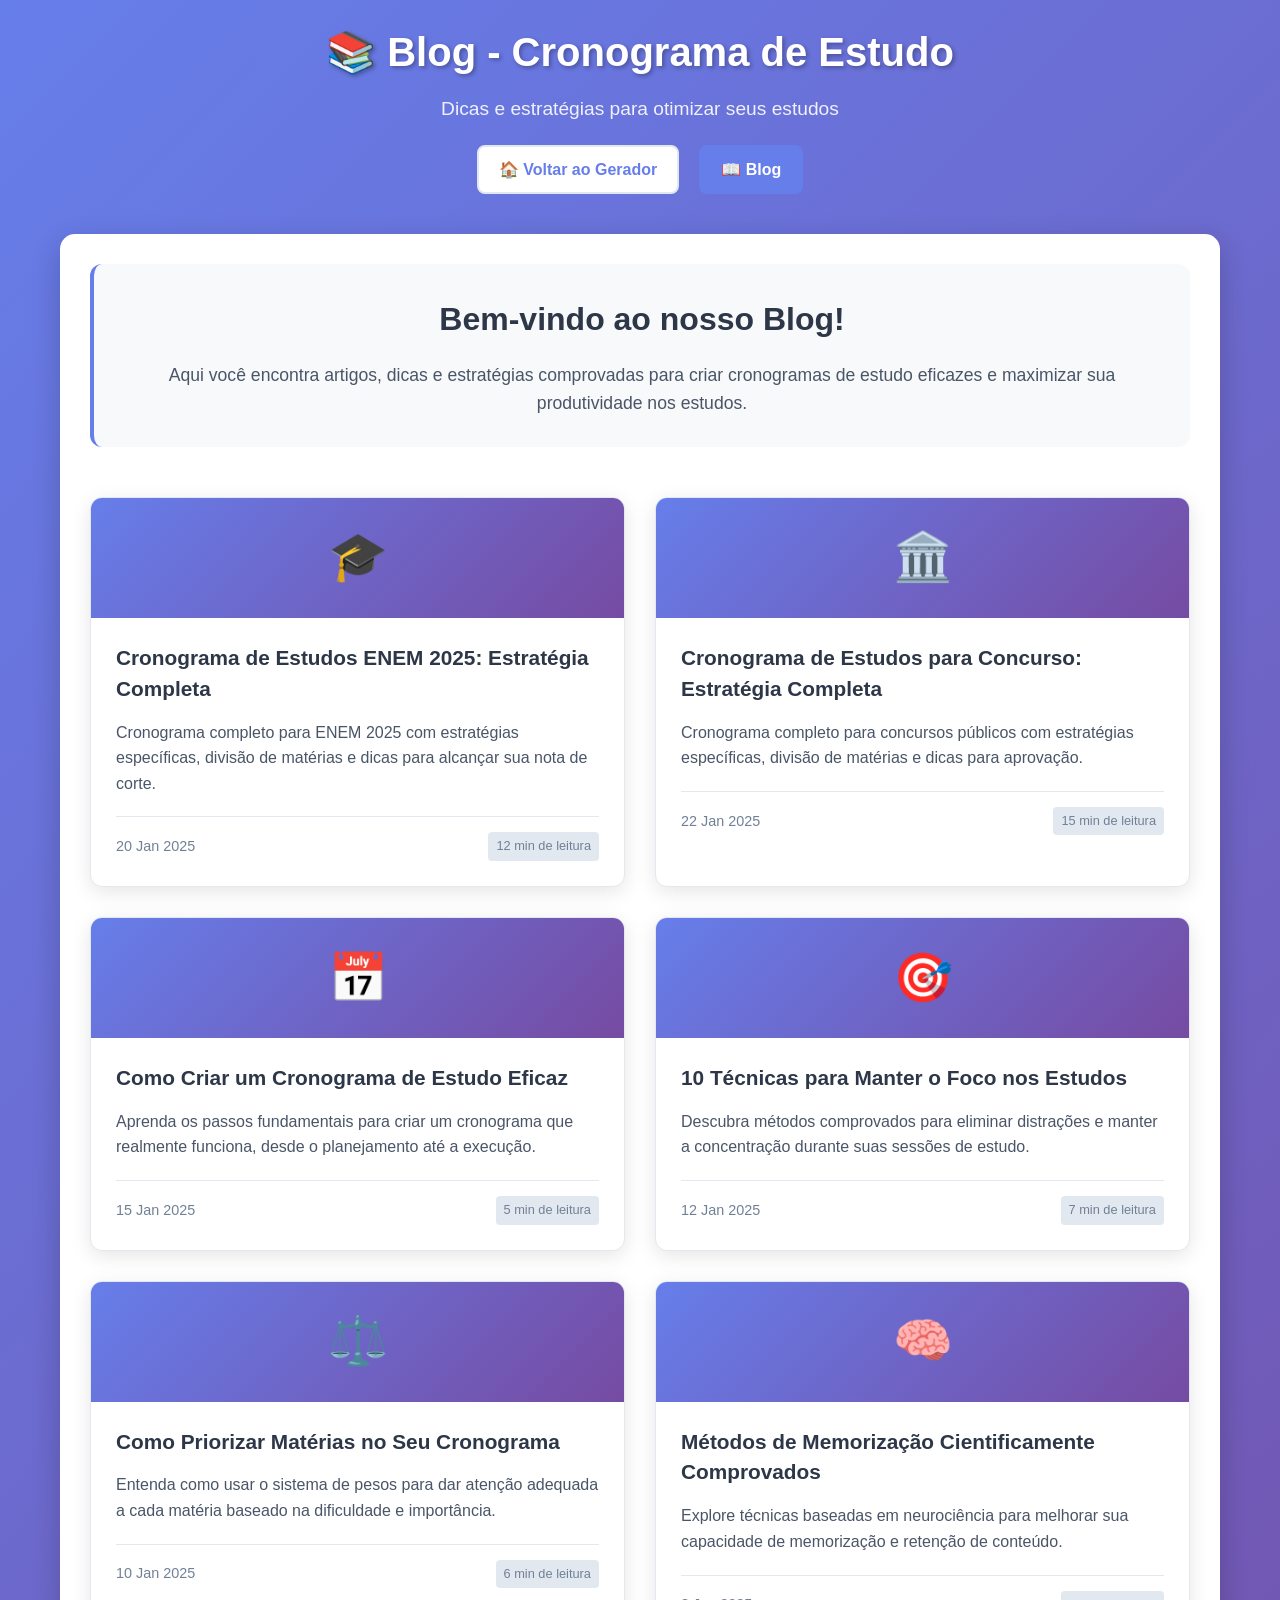
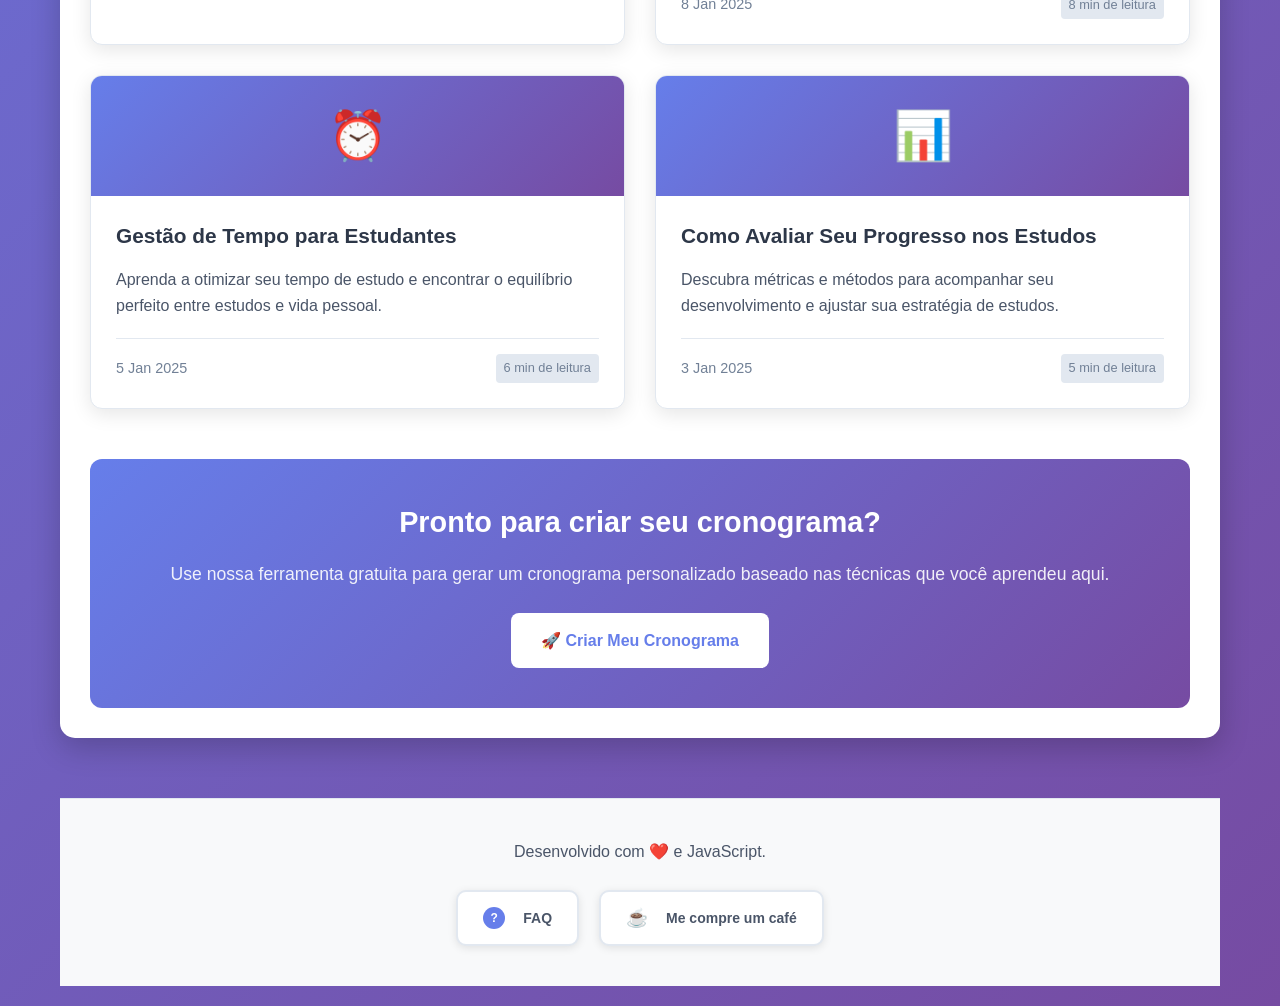
==== blog/index.html @ 310387d9 "first commit" ====
<!DOCTYPE html>
<html lang="pt-BR">
<head>
    <meta charset="UTF-8">
    <meta name="viewport" content="width=device-width, initial-scale=1.0">
    <title>Blog - Cronograma de Estudo Personalizado</title>
    <meta name="description" content="Dicas, técnicas e estratégias para criar cronogramas de estudo eficazes e melhorar sua produtividade nos estudos.">
    <meta name="keywords" content="cronograma de estudo, técnicas de estudo, produtividade, organização, educação">
    <link rel="stylesheet" href="../styles.css">
    <link rel="stylesheet" href="blog.css">
    
    <!-- Favicon -->
    <link rel="icon" type="image/svg+xml" href="../favicon.svg">
    <link rel="icon" type="image/svg+xml" href="../favicon-16x16.svg" sizes="16x16">
    <link rel="apple-touch-icon" href="../favicon.svg">
</head>
<body>
    <div class="container">
        <header>
            <h1>📚 Blog - Cronograma de Estudo</h1>
            <p>Dicas e estratégias para otimizar seus estudos</p>
            <nav class="blog-nav">
                <a href="../index.html" class="nav-link">🏠 Voltar ao Gerador</a>
                <a href="index.html" class="nav-link active">📖 Blog</a>
            </nav>
        </header>

        <main>
            <div class="blog-content">
                <div class="blog-intro">
                    <h2>Bem-vindo ao nosso Blog!</h2>
                    <p>Aqui você encontra artigos, dicas e estratégias comprovadas para criar cronogramas de estudo eficazes e maximizar sua produtividade nos estudos.</p>
                </div>

                <div class="articles-grid">
                    <article class="article-card">
                        <div class="article-image">
                            <div class="article-icon">🎓</div>
                        </div>
                        <div class="article-content">
                            <h3><a href="cronograma-estudos-enem-2025.html">Cronograma de Estudos ENEM 2025: Estratégia Completa</a></h3>
                            <p>Cronograma completo para ENEM 2025 com estratégias específicas, divisão de matérias e dicas para alcançar sua nota de corte.</p>
                            <div class="article-meta">
                                <span class="article-date">20 Jan 2025</span>
                                <span class="article-read-time">12 min de leitura</span>
                            </div>
                        </div>
                    </article>

                    <article class="article-card">
                        <div class="article-image">
                            <div class="article-icon">🏛️</div>
                        </div>
                        <div class="article-content">
                            <h3><a href="cronograma-estudos-concurso.html">Cronograma de Estudos para Concurso: Estratégia Completa</a></h3>
                            <p>Cronograma completo para concursos públicos com estratégias específicas, divisão de matérias e dicas para aprovação.</p>
                            <div class="article-meta">
                                <span class="article-date">22 Jan 2025</span>
                                <span class="article-read-time">15 min de leitura</span>
                            </div>
                        </div>
                    </article>

                    <article class="article-card">
                        <div class="article-image">
                            <div class="article-icon">📅</div>
                        </div>
                        <div class="article-content">
                            <h3><a href="como-criar-cronograma-estudo.html">Como Criar um Cronograma de Estudo Eficaz</a></h3>
                            <p>Aprenda os passos fundamentais para criar um cronograma que realmente funciona, desde o planejamento até a execução.</p>
                            <div class="article-meta">
                                <span class="article-date">15 Jan 2025</span>
                                <span class="article-read-time">5 min de leitura</span>
                            </div>
                        </div>
                    </article>

                    <article class="article-card">
                        <div class="article-image">
                            <div class="article-icon">🎯</div>
                        </div>
                        <div class="article-content">
                            <h3><a href="tecnicas-foco-estudos.html">10 Técnicas para Manter o Foco nos Estudos</a></h3>
                            <p>Descubra métodos comprovados para eliminar distrações e manter a concentração durante suas sessões de estudo.</p>
                            <div class="article-meta">
                                <span class="article-date">12 Jan 2025</span>
                                <span class="article-read-time">7 min de leitura</span>
                            </div>
                        </div>
                    </article>

                    <article class="article-card">
                        <div class="article-image">
                            <div class="article-icon">⚖️</div>
                        </div>
                        <div class="article-content">
                            <h3><a href="priorizar-materias-estudo.html">Como Priorizar Matérias no Seu Cronograma</a></h3>
                            <p>Entenda como usar o sistema de pesos para dar atenção adequada a cada matéria baseado na dificuldade e importância.</p>
                            <div class="article-meta">
                                <span class="article-date">10 Jan 2025</span>
                                <span class="article-read-time">6 min de leitura</span>
                            </div>
                        </div>
                    </article>

                    <article class="article-card">
                        <div class="article-image">
                            <div class="article-icon">🧠</div>
                        </div>
                        <div class="article-content">
                            <h3><a href="metodos-memorizacao.html">Métodos de Memorização Cientificamente Comprovados</a></h3>
                            <p>Explore técnicas baseadas em neurociência para melhorar sua capacidade de memorização e retenção de conteúdo.</p>
                            <div class="article-meta">
                                <span class="article-date">8 Jan 2025</span>
                                <span class="article-read-time">8 min de leitura</span>
                            </div>
                        </div>
                    </article>

                    <article class="article-card">
                        <div class="article-image">
                            <div class="article-icon">⏰</div>
                        </div>
                        <div class="article-content">
                            <h3><a href="gerenciar-tempo-estudos.html">Gestão de Tempo para Estudantes</a></h3>
                            <p>Aprenda a otimizar seu tempo de estudo e encontrar o equilíbrio perfeito entre estudos e vida pessoal.</p>
                            <div class="article-meta">
                                <span class="article-date">5 Jan 2025</span>
                                <span class="article-read-time">6 min de leitura</span>
                            </div>
                        </div>
                    </article>

                    <article class="article-card">
                        <div class="article-image">
                            <div class="article-icon">📊</div>
                        </div>
                        <div class="article-content">
                            <h3><a href="avaliar-progresso-estudos.html">Como Avaliar Seu Progresso nos Estudos</a></h3>
                            <p>Descubra métricas e métodos para acompanhar seu desenvolvimento e ajustar sua estratégia de estudos.</p>
                            <div class="article-meta">
                                <span class="article-date">3 Jan 2025</span>
                                <span class="article-read-time">5 min de leitura</span>
                            </div>
                        </div>
                    </article>
                </div>

                <div class="blog-cta">
                    <h3>Pronto para criar seu cronograma?</h3>
                    <p>Use nossa ferramenta gratuita para gerar um cronograma personalizado baseado nas técnicas que você aprendeu aqui.</p>
                    <a href="../index.html" class="cta-button">🚀 Criar Meu Cronograma</a>
                </div>
            </div>
        </main>

        <footer class="site-footer">
            <div class="footer-content">
                <p class="footer-text">Desenvolvido com ❤️ e JavaScript.</p>
                <div class="footer-buttons">
                    <button class="footer-btn faq-btn" onclick="showFAQ()">FAQ</button>
                    <button class="footer-btn coffee-btn" onclick="buyCoffee()">Me compre um café</button>
                </div>
            </div>
        </footer>
    </div>

    <script src="../script.js"></script>
</body>
</html>
---- styles.css ----
* {
    margin: 0;
    padding: 0;
    box-sizing: border-box;
}

body {
    font-family: 'Segoe UI', Tahoma, Geneva, Verdana, sans-serif;
    line-height: 1.6;
    color: #333;
    background: linear-gradient(135deg, #667eea 0%, #764ba2 100%);
    min-height: 100vh;
}

.container {
    max-width: 1200px;
    margin: 0 auto;
    padding: 20px;
}

header {
    text-align: center;
    margin-bottom: 40px;
    color: white;
}

header h1 {
    font-size: 2.5rem;
    margin-bottom: 10px;
    text-shadow: 2px 2px 4px rgba(0,0,0,0.3);
}

header p {
    font-size: 1.2rem;
    opacity: 0.9;
}

/* Main Navigation */
.main-nav {
    display: flex;
    justify-content: center;
    gap: 20px;
    margin-top: 20px;
    flex-wrap: wrap;
}

.main-nav .nav-link {
    padding: 12px 24px;
    background: rgba(255, 255, 255, 0.1);
    color: white;
    text-decoration: none;
    border-radius: 8px;
    font-weight: 600;
    transition: all 0.3s ease;
    border: 2px solid rgba(255, 255, 255, 0.2);
    backdrop-filter: blur(10px);
}

.main-nav .nav-link:hover {
    background: rgba(255, 255, 255, 0.2);
    transform: translateY(-2px);
    box-shadow: 0 5px 15px rgba(0,0,0,0.2);
}

.main-nav .nav-link.active {
    background: rgba(255, 255, 255, 0.9);
    color: #667eea;
    border-color: rgba(255, 255, 255, 0.9);
}

main {
    background: white;
    border-radius: 15px;
    box-shadow: 0 10px 30px rgba(0,0,0,0.2);
    overflow: hidden;
}

/* Tab Navigation */
.tab-navigation {
    display: flex;
    background: #f8f9fa;
    border-bottom: 1px solid #e2e8f0;
}

.tab-button {
    flex: 1;
    padding: 15px 20px;
    border: none;
    background: transparent;
    cursor: pointer;
    font-size: 16px;
    font-weight: 600;
    color: #718096;
    transition: all 0.3s ease;
    border-bottom: 3px solid transparent;
}

.tab-button:hover {
    background: #e2e8f0;
    color: #4a5568;
}

.tab-button.active {
    background: white;
    color: #667eea;
    border-bottom-color: #667eea;
}

.tab-content {
    display: none;
}

.tab-content.active {
    display: block;
}

.form-section, .results-section, .history-section {
    padding: 30px;
}

.form-section h2, .results-section h2, .history-section h2 {
    color: #4a5568;
    margin-bottom: 25px;
    font-size: 1.8rem;
    border-bottom: 3px solid #667eea;
    padding-bottom: 10px;
}

.form-group {
    margin-bottom: 25px;
}

.form-group label {
    display: block;
    margin-bottom: 8px;
    font-weight: 600;
    color: #2d3748;
}

.form-group input[type="text"],
.form-group input[type="number"],
.form-group input[type="date"] {
    width: 100%;
    padding: 12px 15px;
    border: 2px solid #e2e8f0;
    border-radius: 8px;
    font-size: 16px;
    transition: border-color 0.3s ease;
}

.form-group input[type="text"]:focus,
.form-group input[type="number"]:focus,
.form-group input[type="date"]:focus {
    outline: none;
    border-color: #667eea;
    box-shadow: 0 0 0 3px rgba(102, 126, 234, 0.1);
}

.form-group small {
    color: #718096;
    font-size: 0.9rem;
    margin-top: 5px;
    display: block;
}

.checkbox-group {
    display: grid;
    grid-template-columns: repeat(auto-fit, minmax(120px, 1fr));
    gap: 10px;
    margin-top: 10px;
}

.checkbox-group label {
    display: flex;
    align-items: center;
    font-weight: normal;
    cursor: pointer;
    padding: 8px 12px;
    border-radius: 6px;
    transition: background-color 0.3s ease;
}

.checkbox-group label:hover {
    background-color: #f7fafc;
}

.checkbox-group input[type="checkbox"] {
    margin-right: 8px;
    transform: scale(1.2);
}

.subject-item {
    display: flex;
    gap: 10px;
    margin-bottom: 15px;
    align-items: center;
}

.subject-item .subject-name {
    flex: 2;
}

.subject-item .subject-weight {
    flex: 1;
    max-width: 100px;
}

.remove-subject {
    background: #e53e3e;
    color: white;
    border: none;
    padding: 12px 15px;
    border-radius: 6px;
    cursor: pointer;
    font-size: 14px;
    transition: background-color 0.3s ease;
}

.remove-subject:hover {
    background: #c53030;
}

.add-subject-btn {
    background: #38a169;
    color: white;
    border: none;
    padding: 12px 20px;
    border-radius: 8px;
    cursor: pointer;
    font-size: 16px;
    font-weight: 600;
    transition: background-color 0.3s ease;
    margin-top: 10px;
}

.add-subject-btn:hover {
    background: #2f855a;
}

.generate-btn {
    background: linear-gradient(135deg, #667eea 0%, #764ba2 100%);
    color: white;
    border: none;
    padding: 15px 30px;
    border-radius: 8px;
    cursor: pointer;
    font-size: 18px;
    font-weight: 600;
    transition: transform 0.3s ease, box-shadow 0.3s ease;
    width: 100%;
    margin-top: 20px;
}

.generate-btn:hover {
    transform: translateY(-2px);
    box-shadow: 0 5px 15px rgba(102, 126, 234, 0.4);
}

.export-buttons {
    display: flex;
    gap: 15px;
    margin-bottom: 25px;
    flex-wrap: wrap;
}

.export-btn {
    padding: 12px 20px;
    border: none;
    border-radius: 8px;
    cursor: pointer;
    font-size: 14px;
    font-weight: 600;
    transition: transform 0.3s ease, box-shadow 0.3s ease;
}

.export-btn.excel {
    background: #16a085;
    color: white;
}

.export-btn.pdf {
    background: #e74c3c;
    color: white;
}

.export-btn.save {
    background: #f39c12;
    color: white;
}

.export-btn:hover {
    transform: translateY(-2px);
    box-shadow: 0 5px 15px rgba(0,0,0,0.2);
}

#scheduleTable {
    overflow-x: auto;
    border-radius: 8px;
    box-shadow: 0 2px 10px rgba(0,0,0,0.1);
}

table {
    width: 100%;
    border-collapse: collapse;
    background: white;
}

th, td {
    padding: 12px 15px;
    text-align: left;
    border-bottom: 1px solid #e2e8f0;
}

th {
    background: linear-gradient(135deg, #667eea 0%, #764ba2 100%);
    color: white;
    font-weight: 600;
    position: sticky;
    top: 0;
}

tr:nth-child(even) {
    background-color: #f8f9fa;
}

tr:hover {
    background-color: #e3f2fd;
}

.subject-cell {
    font-weight: 600;
    color: #4a5568;
}

.hours-cell {
    text-align: center;
    font-weight: 600;
    color: #667eea;
}

.saved-schedule-item {
    background: #f7fafc;
    border: 1px solid #e2e8f0;
    border-radius: 8px;
    padding: 20px;
    margin-bottom: 15px;
    transition: box-shadow 0.3s ease;
}

.saved-schedule-item:hover {
    box-shadow: 0 5px 15px rgba(0,0,0,0.1);
}

.saved-schedule-header {
    display: flex;
    justify-content: space-between;
    align-items: center;
    margin-bottom: 10px;
}

.saved-schedule-title {
    font-size: 1.2rem;
    font-weight: 600;
    color: #2d3748;
}

.saved-schedule-date {
    color: #718096;
    font-size: 0.9rem;
}

.saved-schedule-info {
    color: #4a5568;
    margin-bottom: 15px;
}

.saved-schedule-actions {
    display: flex;
    gap: 10px;
}

.saved-schedule-actions button {
    padding: 8px 15px;
    border: none;
    border-radius: 6px;
    cursor: pointer;
    font-size: 14px;
    font-weight: 500;
    transition: background-color 0.3s ease;
}

.load-schedule {
    background: #667eea;
    color: white;
}

.delete-schedule {
    background: #e53e3e;
    color: white;
}

.saved-schedule-actions button:hover {
    opacity: 0.9;
}

/* Guide Section Styles */
.guide-section {
    padding: 30px;
}

.guide-content {
    max-width: 1000px;
    margin: 0 auto;
}

.guide-section-item {
    margin-bottom: 40px;
    padding: 25px;
    background: #f8f9fa;
    border-radius: 12px;
    border-left: 4px solid #667eea;
}

.guide-section-item h3 {
    color: #2d3748;
    margin-bottom: 20px;
    font-size: 1.5rem;
}

.guide-section-item h4 {
    color: #4a5568;
    margin-bottom: 10px;
    font-size: 1.2rem;
}

.guide-section-item p {
    margin-bottom: 15px;
    line-height: 1.7;
    color: #4a5568;
}

.guide-section-item ul {
    margin-left: 20px;
    margin-bottom: 15px;
}

.guide-section-item li {
    margin-bottom: 8px;
    color: #4a5568;
}

/* Feature Grid */
.feature-grid {
    display: grid;
    grid-template-columns: repeat(auto-fit, minmax(300px, 1fr));
    gap: 20px;
    margin-top: 20px;
}

.feature-card {
    background: white;
    padding: 20px;
    border-radius: 8px;
    box-shadow: 0 2px 10px rgba(0,0,0,0.1);
    border-left: 4px solid #38a169;
}

.feature-card h4 {
    color: #2d3748;
    margin-bottom: 10px;
}

.feature-card p {
    color: #4a5568;
    margin-bottom: 0;
}

/* Config Items */
.config-item {
    background: white;
    padding: 20px;
    border-radius: 8px;
    margin-bottom: 20px;
    box-shadow: 0 2px 10px rgba(0,0,0,0.1);
}

.config-item h4 {
    color: #2d3748;
    margin-bottom: 15px;
    font-size: 1.1rem;
}

.example-box, .tip-box {
    background: #e6fffa;
    border: 1px solid #81e6d9;
    border-radius: 6px;
    padding: 15px;
    margin-top: 15px;
    color: #234e52;
}

.tip-box {
    background: #fef5e7;
    border-color: #f6ad55;
    color: #744210;
}

/* Weight Explanation */
.weight-explanation {
    background: white;
    padding: 20px;
    border-radius: 8px;
    margin: 20px 0;
    box-shadow: 0 2px 10px rgba(0,0,0,0.1);
}

.example-calculation {
    background: white;
    padding: 20px;
    border-radius: 8px;
    margin: 20px 0;
    box-shadow: 0 2px 10px rgba(0,0,0,0.1);
}

.calculation-box {
    background: #f7fafc;
    padding: 20px;
    border-radius: 8px;
    border-left: 4px solid #667eea;
    margin-top: 15px;
}

.calculation-box ul {
    margin: 10px 0;
}

.calculation-box li {
    margin-bottom: 5px;
}

/* Algorithm Steps */
.algorithm-steps {
    display: grid;
    grid-template-columns: repeat(auto-fit, minmax(200px, 1fr));
    gap: 20px;
    margin-top: 20px;
}

.step {
    display: flex;
    align-items: flex-start;
    background: white;
    padding: 20px;
    border-radius: 8px;
    box-shadow: 0 2px 10px rgba(0,0,0,0.1);
}

.step-number {
    background: linear-gradient(135deg, #667eea 0%, #764ba2 100%);
    color: white;
    width: 40px;
    height: 40px;
    border-radius: 50%;
    display: flex;
    align-items: center;
    justify-content: center;
    font-weight: bold;
    font-size: 18px;
    margin-right: 15px;
    flex-shrink: 0;
}

.step-content h4 {
    margin-bottom: 8px;
    color: #2d3748;
}

.step-content p {
    margin-bottom: 0;
    color: #4a5568;
    font-size: 14px;
}

/* Export Options */
.export-options {
    display: grid;
    grid-template-columns: repeat(auto-fit, minmax(300px, 1fr));
    gap: 20px;
    margin-top: 20px;
}

.export-option {
    background: white;
    padding: 20px;
    border-radius: 8px;
    box-shadow: 0 2px 10px rgba(0,0,0,0.1);
    border-top: 4px solid #667eea;
}

.export-option h4 {
    color: #2d3748;
    margin-bottom: 15px;
}

.export-option ul {
    margin-left: 20px;
}

.export-option li {
    margin-bottom: 8px;
    color: #4a5568;
}

/* Tips Grid */
.tips-grid {
    display: grid;
    grid-template-columns: repeat(auto-fit, minmax(250px, 1fr));
    gap: 20px;
    margin-top: 20px;
}

.tip-card {
    background: white;
    padding: 20px;
    border-radius: 8px;
    box-shadow: 0 2px 10px rgba(0,0,0,0.1);
    border-left: 4px solid #38a169;
}

.tip-card h4 {
    color: #2d3748;
    margin-bottom: 10px;
}

.tip-card p {
    margin-bottom: 0;
    color: #4a5568;
    font-size: 14px;
}

/* FAQ */
.faq {
    margin-top: 20px;
}

.faq-item {
    background: white;
    padding: 20px;
    border-radius: 8px;
    margin-bottom: 15px;
    box-shadow: 0 2px 10px rgba(0,0,0,0.1);
    border-left: 4px solid #f6ad55;
}

.faq-item h4 {
    color: #2d3748;
    margin-bottom: 10px;
}

.faq-item p {
    margin-bottom: 0;
    color: #4a5568;
}

/* Getting Started */
.getting-started {
    background: white;
    padding: 25px;
    border-radius: 8px;
    box-shadow: 0 2px 10px rgba(0,0,0,0.1);
    margin-top: 20px;
}

.getting-started ol {
    margin-left: 20px;
    margin-bottom: 25px;
}

.getting-started li {
    margin-bottom: 10px;
    color: #4a5568;
    line-height: 1.6;
}

.cta-box {
    text-align: center;
    padding: 20px;
    background: linear-gradient(135deg, #667eea 0%, #764ba2 100%);
    border-radius: 8px;
    color: white;
}

.cta-box p {
    margin-bottom: 15px;
    font-size: 1.1rem;
    color: white !important;
}

.cta-button {
    background: white;
    color: #667eea;
    border: none;
    padding: 12px 25px;
    border-radius: 6px;
    cursor: pointer;
    font-size: 16px;
    font-weight: 600;
    transition: transform 0.3s ease, box-shadow 0.3s ease;
}

.cta-button:hover {
    transform: translateY(-2px);
    box-shadow: 0 5px 15px rgba(0,0,0,0.2);
}

/* Footer Styles */
.site-footer {
    background: white;
    padding: 30px 20px;
    margin-top: 40px;
    border-top: 1px solid #e2e8f0;
}

.footer-content {
    max-width: 1200px;
    margin: 0 auto;
    text-align: center;
}

.footer-text {
    color: #4a5568;
    font-size: 16px;
    margin-bottom: 20px;
    font-weight: 500;
}

.footer-buttons {
    display: flex;
    justify-content: center;
    gap: 15px;
    flex-wrap: wrap;
}

.footer-btn {
    background: white;
    border: 1px solid #e2e8f0;
    border-radius: 8px;
    padding: 12px 20px;
    font-size: 14px;
    font-weight: 500;
    color: #4a5568;
    cursor: pointer;
    transition: all 0.3s ease;
    display: flex;
    align-items: center;
    gap: 8px;
}

.footer-btn:hover {
    background: #f7fafc;
    border-color: #cbd5e0;
    transform: translateY(-1px);
}

.faq-btn {
    position: relative;
}

.faq-btn::before {
    content: "?";
    background: #667eea;
    color: white;
    width: 20px;
    height: 20px;
    border-radius: 50%;
    display: flex;
    align-items: center;
    justify-content: center;
    font-size: 12px;
    font-weight: bold;
    margin-right: 8px;
}

.coffee-btn {
    position: relative;
}

.coffee-btn::before {
    content: "☕";
    font-size: 16px;
    margin-right: 8px;
}

@media (max-width: 768px) {
    .container {
        padding: 10px;
    }
    
    header h1 {
        font-size: 2rem;
    }
    
    .form-section, .results-section, .history-section {
        padding: 20px;
    }
    
    .checkbox-group {
        grid-template-columns: repeat(2, 1fr);
    }
    
    .subject-item {
        flex-direction: column;
        align-items: stretch;
    }
    
    .subject-item .subject-name,
    .subject-item .subject-weight {
        flex: none;
        max-width: none;
    }
    
    .export-buttons {
        flex-direction: column;
    }
    
    .export-btn {
        width: 100%;
    }
    
    .saved-schedule-header {
        flex-direction: column;
        align-items: flex-start;
        gap: 10px;
    }
    
    .saved-schedule-actions {
        width: 100%;
        justify-content: space-between;
    }
    
    .saved-schedule-actions button {
        flex: 1;
    }
    
    /* Guide responsive */
    .tab-button {
        padding: 12px 15px;
        font-size: 14px;
    }
    
    .guide-section-item {
        padding: 20px;
        margin-bottom: 30px;
    }
    
    .feature-grid {
        grid-template-columns: 1fr;
    }
    
    .algorithm-steps {
        grid-template-columns: 1fr;
    }
    
    .export-options {
        grid-template-columns: 1fr;
    }
    
    .tips-grid {
        grid-template-columns: 1fr;
    }
    
    .step {
        flex-direction: column;
        text-align: center;
    }
    
    .step-number {
        margin-right: 0;
        margin-bottom: 15px;
    }
    
    /* Footer responsive */
    .footer-buttons {
        flex-direction: column;
        align-items: center;
    }
    
    .footer-btn {
        width: 200px;
        justify-content: center;
    }
    
    /* Main nav responsive */
    .main-nav {
        flex-direction: column;
        align-items: center;
        gap: 15px;
    }
    
    .main-nav .nav-link {
        width: 200px;
        text-align: center;
    }
}

@media (max-width: 480px) {
    header h1 {
        font-size: 1.8rem;
    }
    
    .checkbox-group {
        grid-template-columns: 1fr;
    }
    
    table {
        font-size: 14px;
    }
    
    th, td {
        padding: 8px 10px;
    }
}
---- blog/blog.css ----
/* Blog Specific Styles */
.blog-nav {
    display: flex;
    justify-content: center;
    gap: 20px;
    margin: 20px 0;
    flex-wrap: wrap;
}

.nav-link {
    padding: 10px 20px;
    background: white;
    color: #667eea;
    text-decoration: none;
    border-radius: 8px;
    font-weight: 600;
    transition: all 0.3s ease;
    border: 2px solid #e2e8f0;
}

.nav-link:hover {
    background: #667eea;
    color: white;
    transform: translateY(-2px);
    box-shadow: 0 5px 15px rgba(102, 126, 234, 0.3);
}

.nav-link.active {
    background: #667eea;
    color: white;
    border-color: #667eea;
}

.blog-content {
    max-width: 1200px;
    margin: 0 auto;
    padding: 30px;
}

.blog-intro {
    text-align: center;
    margin-bottom: 50px;
    padding: 30px;
    background: #f8f9fa;
    border-radius: 12px;
    border-left: 4px solid #667eea;
}

.blog-intro h2 {
    color: #2d3748;
    margin-bottom: 15px;
    font-size: 2rem;
}

.blog-intro p {
    color: #4a5568;
    font-size: 1.1rem;
    line-height: 1.6;
}

.articles-grid {
    display: grid;
    grid-template-columns: repeat(auto-fit, minmax(350px, 1fr));
    gap: 30px;
    margin-bottom: 50px;
}

.article-card {
    background: white;
    border-radius: 12px;
    box-shadow: 0 5px 20px rgba(0,0,0,0.1);
    overflow: hidden;
    transition: transform 0.3s ease, box-shadow 0.3s ease;
    border: 1px solid #e2e8f0;
}

.article-card:hover {
    transform: translateY(-5px);
    box-shadow: 0 10px 30px rgba(0,0,0,0.15);
}

.article-image {
    background: linear-gradient(135deg, #667eea 0%, #764ba2 100%);
    height: 120px;
    display: flex;
    align-items: center;
    justify-content: center;
}

.article-icon {
    font-size: 3rem;
    color: white;
}

.article-content {
    padding: 25px;
}

.article-content h3 {
    margin-bottom: 15px;
}

.article-content h3 a {
    color: #2d3748;
    text-decoration: none;
    font-size: 1.3rem;
    line-height: 1.4;
    transition: color 0.3s ease;
}

.article-content h3 a:hover {
    color: #667eea;
}

.article-content p {
    color: #4a5568;
    line-height: 1.6;
    margin-bottom: 20px;
}

.article-meta {
    display: flex;
    justify-content: space-between;
    align-items: center;
    font-size: 0.9rem;
    color: #718096;
    border-top: 1px solid #e2e8f0;
    padding-top: 15px;
}

.article-date {
    font-weight: 500;
}

.article-read-time {
    background: #e2e8f0;
    padding: 4px 8px;
    border-radius: 4px;
    font-size: 0.8rem;
}

.blog-cta {
    text-align: center;
    padding: 40px;
    background: linear-gradient(135deg, #667eea 0%, #764ba2 100%);
    border-radius: 12px;
    color: white;
    margin-top: 50px;
}

.blog-cta h3 {
    font-size: 1.8rem;
    margin-bottom: 15px;
    color: white !important;
}

.blog-cta p {
    font-size: 1.1rem;
    margin-bottom: 25px;
    opacity: 0.9;
    color: white !important;
}

.blog-cta .cta-button {
    background: white;
    color: #667eea;
    border: none;
    padding: 15px 30px;
    border-radius: 8px;
    cursor: pointer;
    font-size: 16px;
    font-weight: 600;
    text-decoration: none;
    display: inline-block;
    transition: transform 0.3s ease, box-shadow 0.3s ease;
}

.blog-cta .cta-button:hover {
    transform: translateY(-2px);
    box-shadow: 0 5px 15px rgba(0,0,0,0.2);
}

/* Article Page Styles */
.article-header {
    text-align: center;
    margin-bottom: 40px;
    padding: 40px 20px;
    background: #f8f9fa;
    border-radius: 12px;
}

.article-title {
    color: #2d3748;
    font-size: 2.5rem;
    margin-bottom: 15px;
    line-height: 1.3;
}

.article-meta-header {
    display: flex;
    justify-content: center;
    gap: 30px;
    color: #718096;
    font-size: 1rem;
}

.article-content-page {
    max-width: 800px;
    margin: 0 auto;
    padding: 0 20px;
}

.article-content-page h2 {
    color: #2d3748;
    margin: 40px 0 20px 0;
    font-size: 1.8rem;
    border-bottom: 2px solid #667eea;
    padding-bottom: 10px;
}

.article-content-page h3 {
    color: #4a5568;
    margin: 30px 0 15px 0;
    font-size: 1.4rem;
}

.article-content-page p {
    color: #4a5568;
    line-height: 1.7;
    margin-bottom: 20px;
    font-size: 1.1rem;
}

.article-content-page ul, .article-content-page ol {
    color: #4a5568;
    line-height: 1.7;
    margin-bottom: 20px;
    padding-left: 30px;
}

.article-content-page li {
    margin-bottom: 8px;
}

.article-content-page blockquote {
    background: #f8f9fa;
    border-left: 4px solid #667eea;
    padding: 20px;
    margin: 30px 0;
    border-radius: 0 8px 8px 0;
    font-style: italic;
    color: #4a5568;
}

.article-content-page .highlight-box {
    background: #e6fffa;
    border: 1px solid #81e6d9;
    border-radius: 8px;
    padding: 20px;
    margin: 20px 0;
    color: #234e52;
}

.article-content-page .tip-box {
    background: #fef5e7;
    border: 1px solid #f6ad55;
    border-radius: 8px;
    padding: 20px;
    margin: 20px 0;
    color: #744210;
}

.back-to-blog {
    display: inline-block;
    margin-bottom: 30px;
    padding: 10px 20px;
    background: #667eea;
    color: white;
    text-decoration: none;
    border-radius: 8px;
    font-weight: 600;
    transition: background-color 0.3s ease;
}

.back-to-blog:hover {
    background: #5a67d8;
}

/* Responsive */
@media (max-width: 768px) {
    .blog-nav {
        flex-direction: column;
        align-items: center;
    }
    
    .articles-grid {
        grid-template-columns: 1fr;
        gap: 20px;
    }
    
    .article-meta {
        flex-direction: column;
        gap: 10px;
        text-align: center;
    }
    
    .article-meta-header {
        flex-direction: column;
        gap: 10px;
    }
    
    .article-title {
        font-size: 2rem;
    }
    
    .blog-content {
        padding: 20px;
    }
    
    .article-content-page {
        padding: 0 10px;
    }
}

/* Footer Styles - Blog specific */
.site-footer {
    background: #f8f9fa;
    padding: 40px 20px;
    margin-top: 60px;
    border-top: 1px solid #e2e8f0;
}

.footer-content {
    max-width: 1200px;
    margin: 0 auto;
    text-align: center;
}

.footer-text {
    color: #4a5568;
    font-size: 16px;
    margin-bottom: 25px;
    font-weight: 500;
}

.footer-buttons {
    display: flex;
    justify-content: center;
    gap: 20px;
    flex-wrap: wrap;
}

.footer-btn {
    background: white;
    border: 2px solid #e2e8f0;
    border-radius: 10px;
    padding: 15px 25px;
    font-size: 14px;
    font-weight: 600;
    color: #4a5568;
    cursor: pointer;
    transition: all 0.3s ease;
    display: flex;
    align-items: center;
    gap: 10px;
    box-shadow: 0 2px 8px rgba(0,0,0,0.1);
}

.footer-btn:hover {
    background: #667eea;
    color: white;
    border-color: #667eea;
    transform: translateY(-2px);
    box-shadow: 0 5px 15px rgba(102, 126, 234, 0.3);
}

.faq-btn {
    position: relative;
}

.faq-btn::before {
    content: "?";
    background: #667eea;
    color: white;
    width: 22px;
    height: 22px;
    border-radius: 50%;
    display: flex;
    align-items: center;
    justify-content: center;
    font-size: 12px;
    font-weight: bold;
    margin-right: 8px;
}

.coffee-btn {
    position: relative;
}

.coffee-btn::before {
    content: "☕";
    font-size: 18px;
    margin-right: 8px;
}

/* Footer responsive */
@media (max-width: 768px) {
    .footer-buttons {
        flex-direction: column;
        align-items: center;
        gap: 15px;
    }
    
    .footer-btn {
        width: 220px;
        justify-content: center;
    }
}
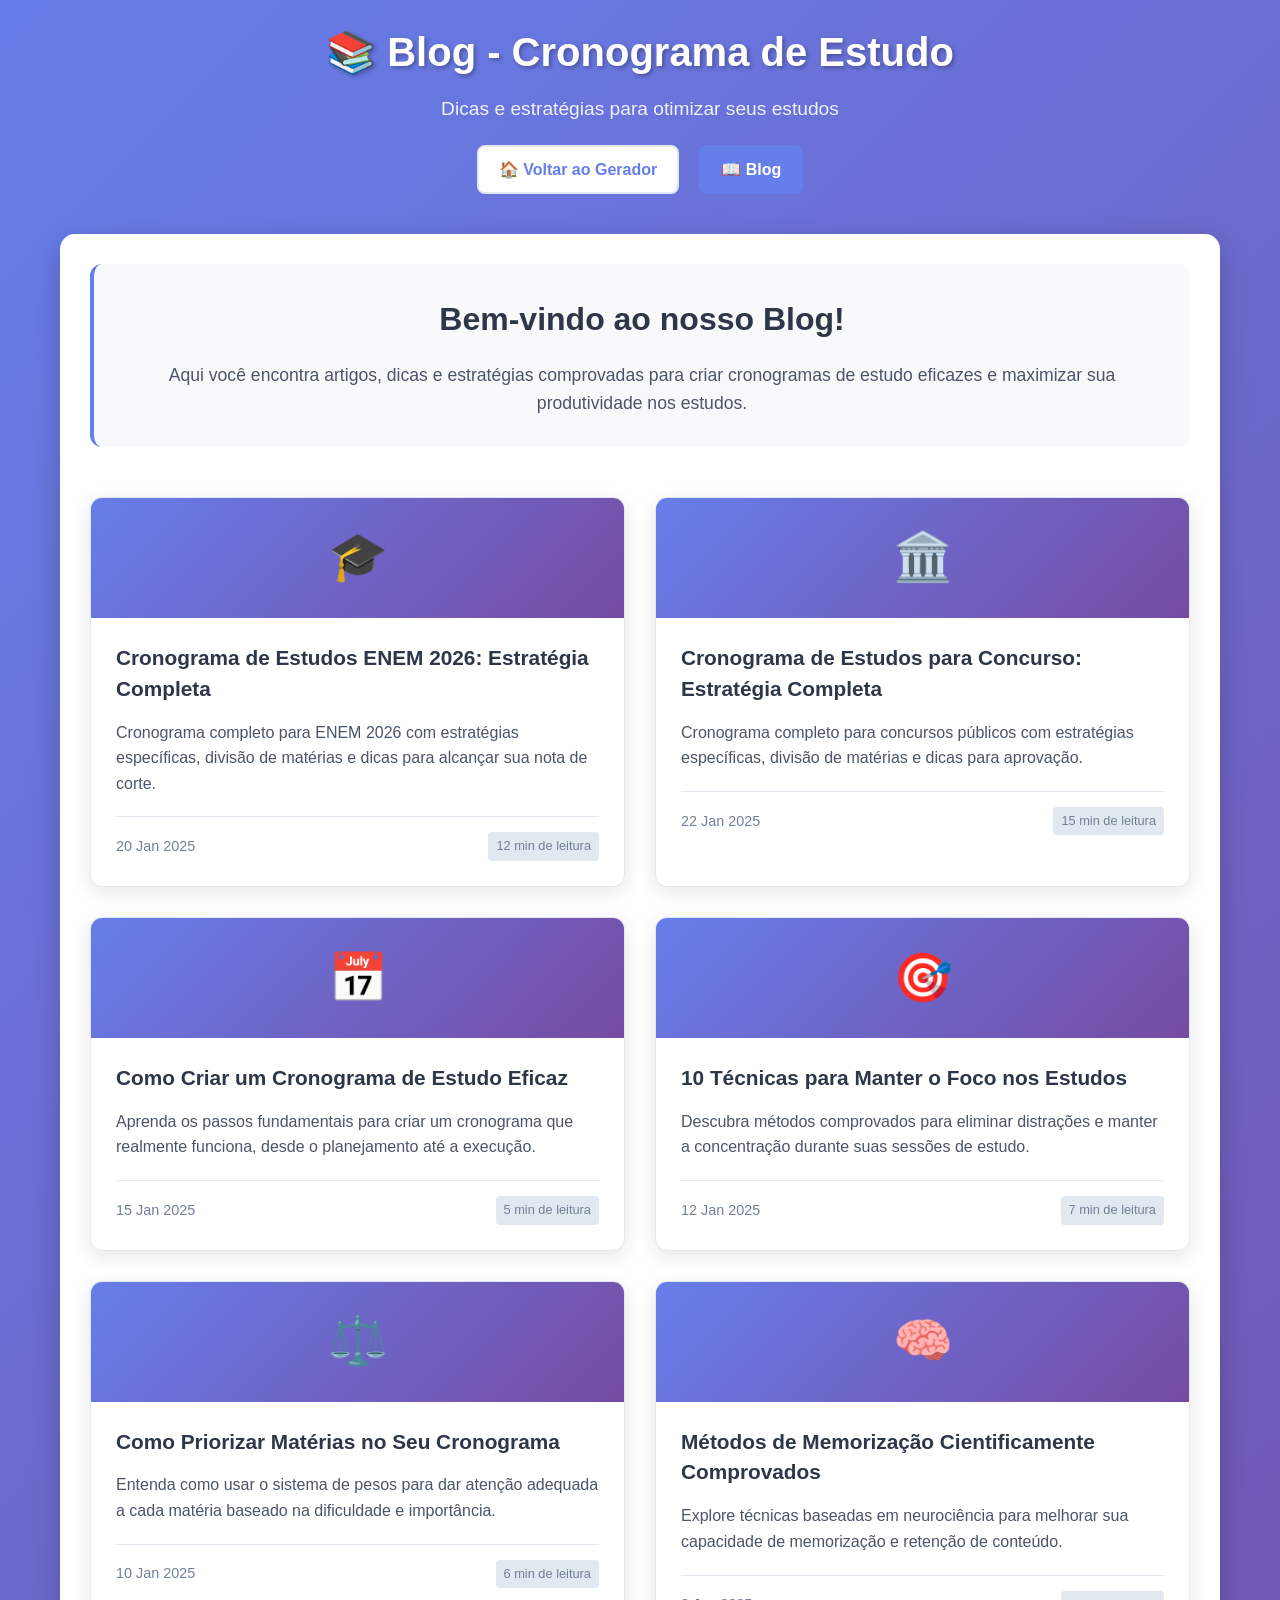
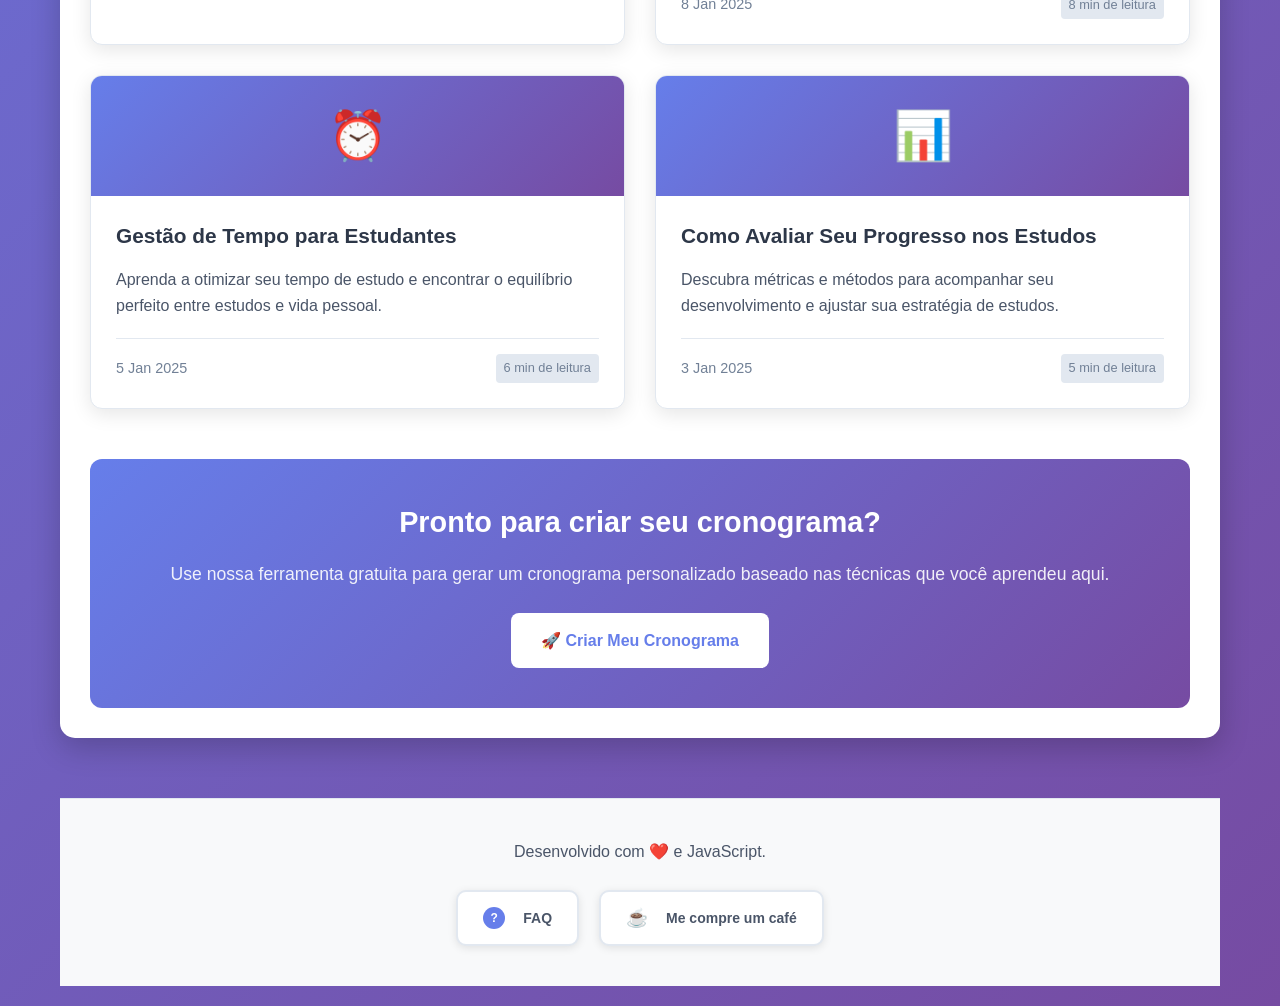
==== commit fb037671: "ajustes-basicos" ====
--- a/blog/index.html
+++ b/blog/index.html
@@ -38,8 +38,8 @@
                             <div class="article-icon">🎓</div>
                         </div>
                         <div class="article-content">
-                            <h3><a href="cronograma-estudos-enem-2025.html">Cronograma de Estudos ENEM 2025: Estratégia Completa</a></h3>
-                            <p>Cronograma completo para ENEM 2025 com estratégias específicas, divisão de matérias e dicas para alcançar sua nota de corte.</p>
+                            <h3><a href="cronograma-estudos-enem-2025.html">Cronograma de Estudos ENEM 2026: Estratégia Completa</a></h3>
+                            <p>Cronograma completo para ENEM 2026 com estratégias específicas, divisão de matérias e dicas para alcançar sua nota de corte.</p>
                             <div class="article-meta">
                                 <span class="article-date">20 Jan 2025</span>
                                 <span class="article-read-time">12 min de leitura</span>
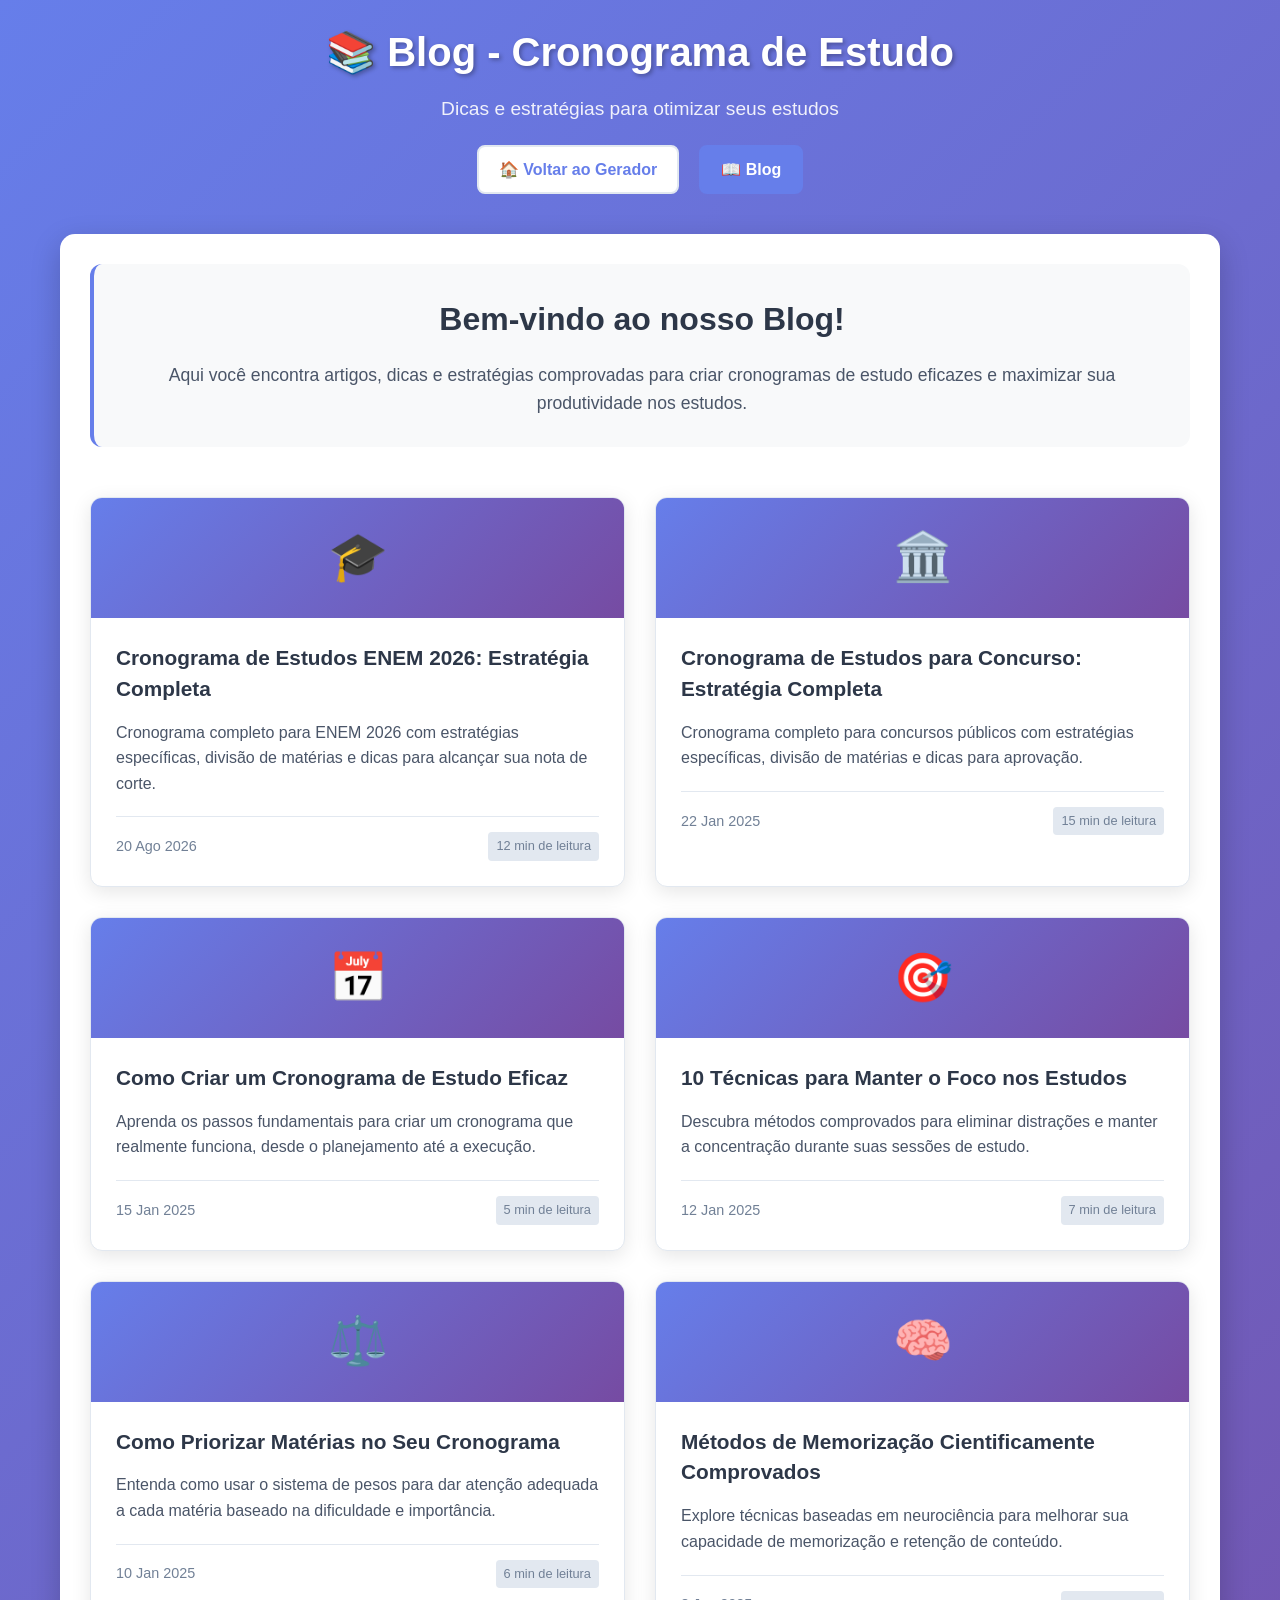
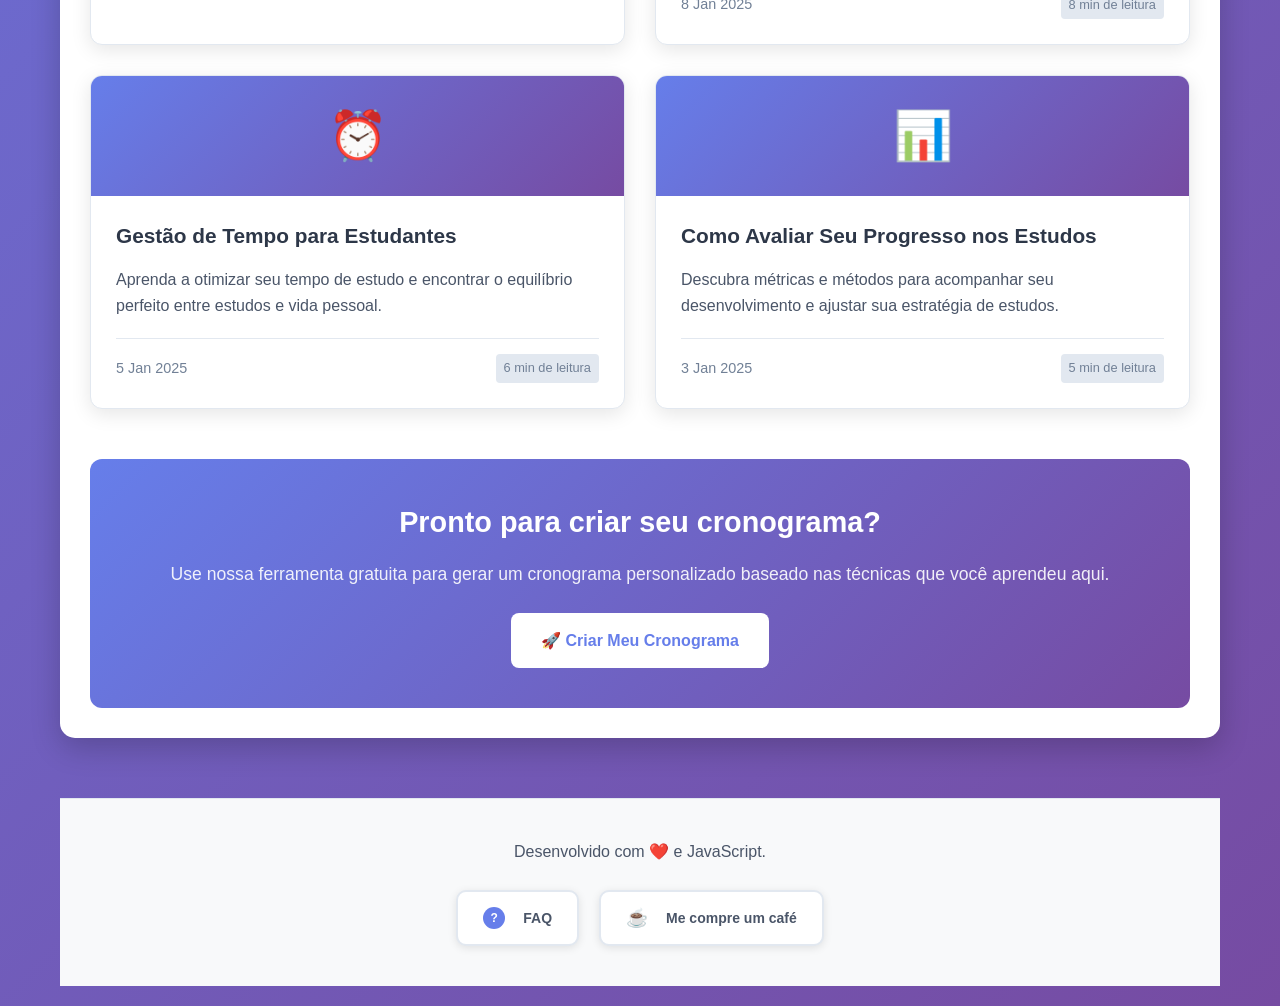
==== commit 37d094a4: "ajustes-codigo-carregar" ====
--- a/blog/index.html
+++ b/blog/index.html
@@ -13,6 +13,9 @@
     <link rel="icon" type="image/svg+xml" href="../favicon.svg">
     <link rel="icon" type="image/svg+xml" href="../favicon-16x16.svg" sizes="16x16">
     <link rel="apple-touch-icon" href="../favicon.svg">
+    
+    <script async src="https://pagead2.googlesyndication.com/pagead/js/adsbygoogle.js?client=ca-pub-3892696655399246"
+     crossorigin="anonymous"></script>
 </head>
 <body>
     <div class="container">
@@ -38,10 +41,10 @@
                             <div class="article-icon">🎓</div>
                         </div>
                         <div class="article-content">
-                            <h3><a href="cronograma-estudos-enem-2025.html">Cronograma de Estudos ENEM 2026: Estratégia Completa</a></h3>
+                            <h3><a href="cronograma-estudos-enem-2026.html">Cronograma de Estudos ENEM 2026: Estratégia Completa</a></h3>
                             <p>Cronograma completo para ENEM 2026 com estratégias específicas, divisão de matérias e dicas para alcançar sua nota de corte.</p>
                             <div class="article-meta">
-                                <span class="article-date">20 Jan 2025</span>
+                                <span class="article-date">20 Ago 2026</span>
                                 <span class="article-read-time">12 min de leitura</span>
                             </div>
                         </div>
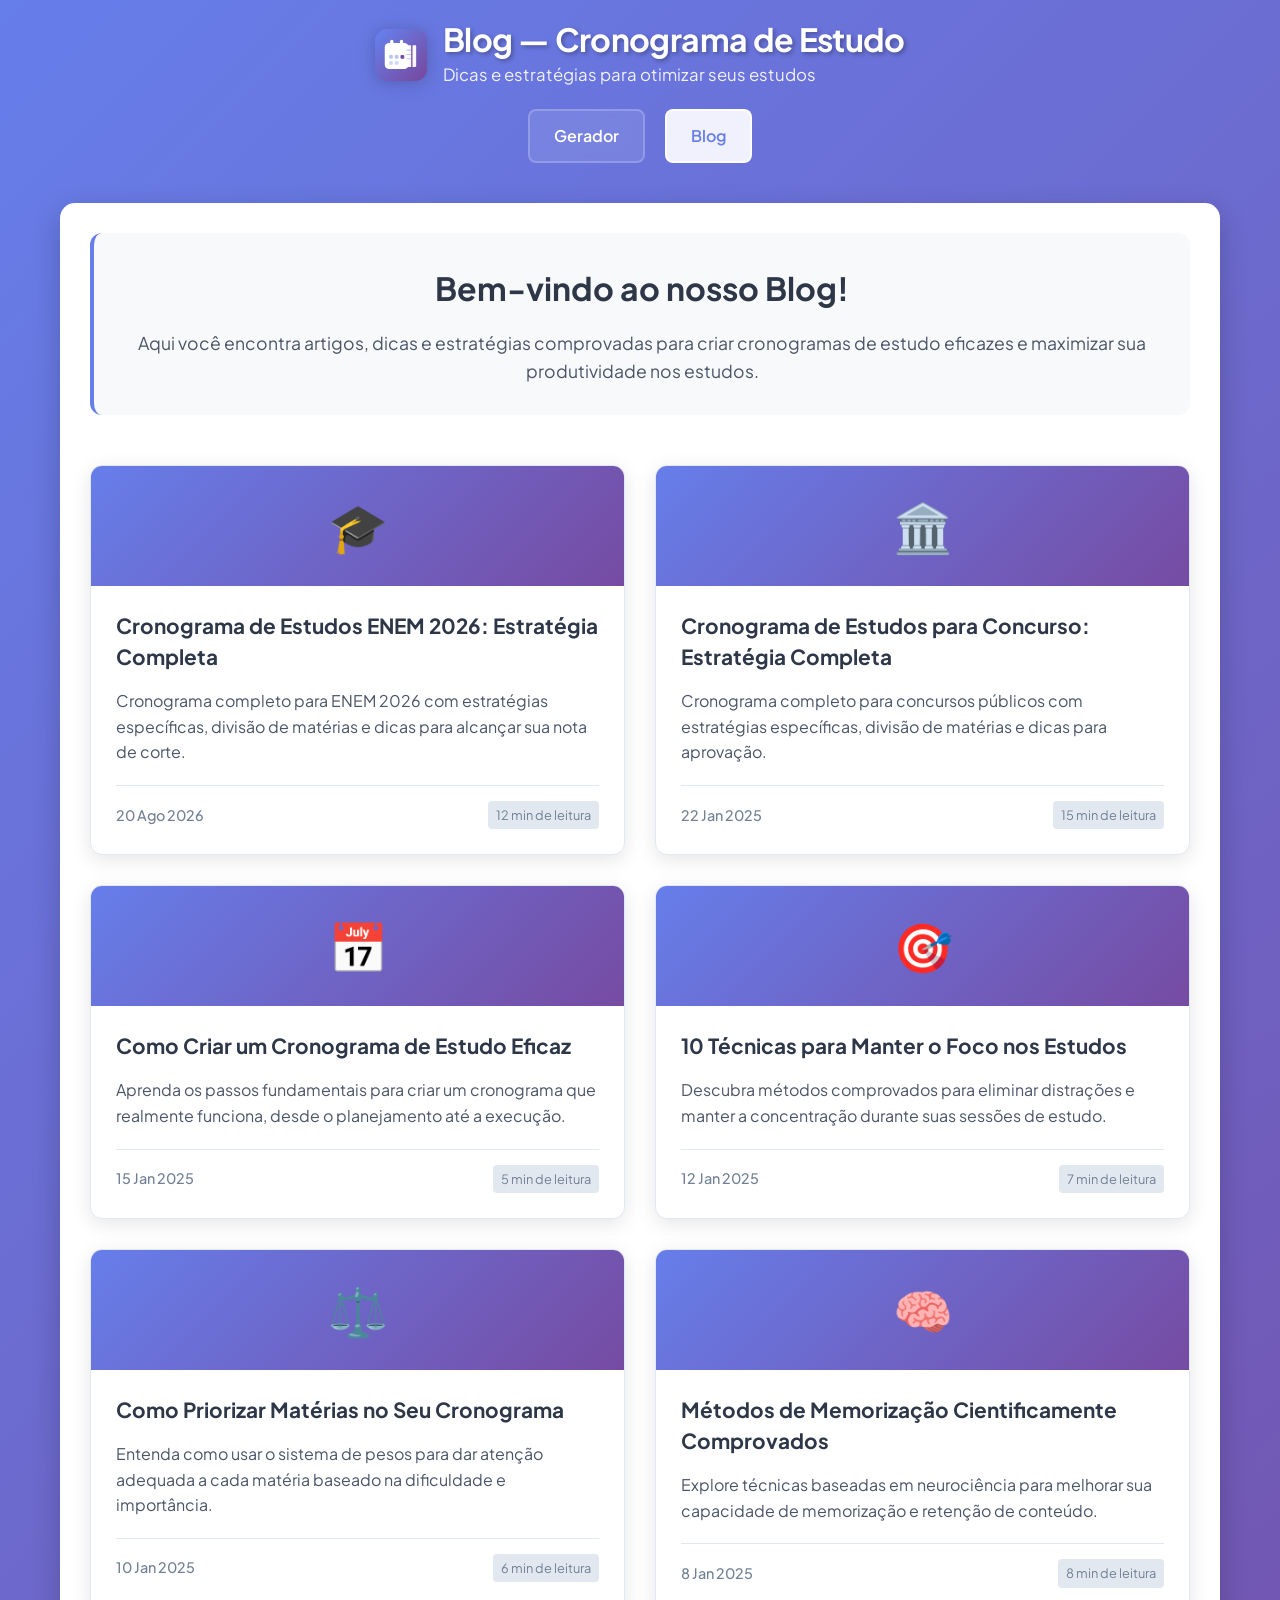
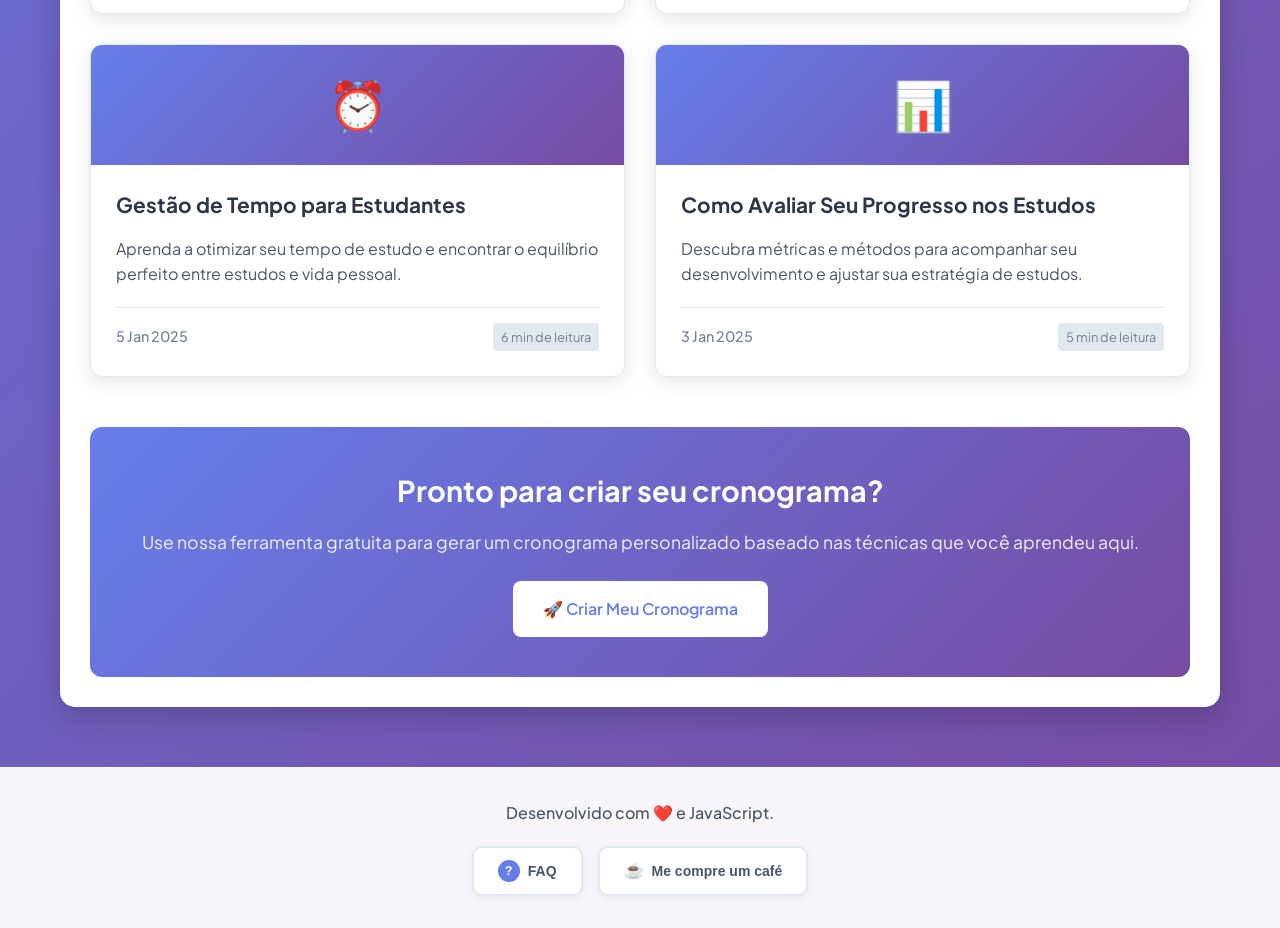
==== commit 3040acef: "melhoria_design_historico" ====
--- a/blog/index.html
+++ b/blog/index.html
@@ -19,12 +19,17 @@
 </head>
 <body>
     <div class="container">
-        <header>
-            <h1>📚 Blog - Cronograma de Estudo</h1>
-            <p>Dicas e estratégias para otimizar seus estudos</p>
-            <nav class="blog-nav">
-                <a href="../index.html" class="nav-link">🏠 Voltar ao Gerador</a>
-                <a href="index.html" class="nav-link active">📖 Blog</a>
+        <header class="site-header">
+            <div class="brand">
+                <img src="../logo.svg" alt="" class="brand-logo" width="52" height="52" aria-hidden="true">
+                <div class="brand-text">
+                    <h1>Blog — Cronograma de Estudo</h1>
+                    <p class="header-subtitle">Dicas e estratégias para otimizar seus estudos</p>
+                </div>
+            </div>
+            <nav class="site-nav">
+                <a href="../index.html" class="nav-link">Gerador</a>
+                <a href="index.html" class="nav-link active">Blog</a>
             </nav>
         </header>
 
@@ -156,17 +161,17 @@
                 </div>
             </div>
         </main>
+    </div>
 
-        <footer class="site-footer">
-            <div class="footer-content">
-                <p class="footer-text">Desenvolvido com ❤️ e JavaScript.</p>
-                <div class="footer-buttons">
-                    <button class="footer-btn faq-btn" onclick="showFAQ()">FAQ</button>
-                    <button class="footer-btn coffee-btn" onclick="buyCoffee()">Me compre um café</button>
-                </div>
+    <footer class="site-footer">
+        <div class="footer-content">
+            <p class="footer-text">Desenvolvido com ❤️ e JavaScript.</p>
+            <div class="footer-buttons">
+                <button class="footer-btn faq-btn" onclick="showFAQ()">FAQ</button>
+                <button class="footer-btn coffee-btn" onclick="buyCoffee()">Me compre um café</button>
             </div>
-        </footer>
-    </div>
+        </div>
+    </footer>
 
     <script src="../script.js"></script>
 </body>
--- a/styles.css
+++ b/styles.css
@@ -1,3 +1,5 @@
+@import url('https://fonts.googleapis.com/css2?family=Plus+Jakarta+Sans:wght@400;500;600;700&display=swap');
+
 * {
     margin: 0;
     padding: 0;
@@ -5,7 +7,7 @@
 }
 
 body {
-    font-family: 'Segoe UI', Tahoma, Geneva, Verdana, sans-serif;
+    font-family: 'Plus Jakarta Sans', -apple-system, BlinkMacSystemFont, 'Segoe UI', sans-serif;
     line-height: 1.6;
     color: #333;
     background: linear-gradient(135deg, #667eea 0%, #764ba2 100%);
@@ -18,25 +20,49 @@
     padding: 20px;
 }
 
-header {
+.site-header {
     text-align: center;
     margin-bottom: 40px;
     color: white;
 }
 
-header h1 {
-    font-size: 2.5rem;
-    margin-bottom: 10px;
-    text-shadow: 2px 2px 4px rgba(0,0,0,0.3);
-}
-
-header p {
-    font-size: 1.2rem;
+.brand {
+    display: flex;
+    align-items: center;
+    justify-content: center;
+    gap: 16px;
+    margin-bottom: 20px;
+}
+
+.brand-logo {
+    width: 52px;
+    height: 52px;
+    flex-shrink: 0;
+    filter: drop-shadow(0 2px 8px rgba(0, 0, 0, 0.2));
+}
+
+.brand-text {
+    text-align: left;
+}
+
+.brand-text h1 {
+    font-size: 2rem;
+    font-weight: 700;
+    margin-bottom: 4px;
+    text-shadow: 2px 2px 4px rgba(0, 0, 0, 0.3);
+    line-height: 1.2;
+    letter-spacing: -0.02em;
+}
+
+.header-subtitle {
+    font-size: 1.05rem;
+    font-weight: 400;
     opacity: 0.9;
-}
-
-/* Main Navigation */
-.main-nav {
+    margin: 0;
+}
+
+/* Site Navigation */
+.site-nav {
     display: flex;
     justify-content: center;
     gap: 20px;
@@ -44,7 +70,7 @@
     flex-wrap: wrap;
 }
 
-.main-nav .nav-link {
+.site-nav .nav-link {
     padding: 12px 24px;
     background: rgba(255, 255, 255, 0.1);
     color: white;
@@ -56,13 +82,13 @@
     backdrop-filter: blur(10px);
 }
 
-.main-nav .nav-link:hover {
+.site-nav .nav-link:hover {
     background: rgba(255, 255, 255, 0.2);
     transform: translateY(-2px);
-    box-shadow: 0 5px 15px rgba(0,0,0,0.2);
-}
-
-.main-nav .nav-link.active {
+    box-shadow: 0 5px 15px rgba(0, 0, 0, 0.2);
+}
+
+.site-nav .nav-link.active {
     background: rgba(255, 255, 255, 0.9);
     color: #667eea;
     border-color: rgba(255, 255, 255, 0.9);
@@ -713,12 +739,12 @@
     box-shadow: 0 5px 15px rgba(0,0,0,0.2);
 }
 
-/* Footer Styles */
+/* Footer */
 .site-footer {
-    background: white;
-    padding: 30px 20px;
+    background: rgba(255, 255, 255, 0.95);
+    padding: 32px 20px;
     margin-top: 40px;
-    border-top: 1px solid #e2e8f0;
+    border-top: 1px solid rgba(255, 255, 255, 0.3);
 }
 
 .footer-content {
@@ -743,52 +769,50 @@
 
 .footer-btn {
     background: white;
-    border: 1px solid #e2e8f0;
-    border-radius: 8px;
-    padding: 12px 20px;
+    border: 2px solid #e2e8f0;
+    border-radius: 10px;
+    padding: 12px 24px;
     font-size: 14px;
-    font-weight: 500;
+    font-weight: 600;
     color: #4a5568;
     cursor: pointer;
     transition: all 0.3s ease;
     display: flex;
     align-items: center;
     gap: 8px;
+    box-shadow: 0 2px 8px rgba(0, 0, 0, 0.06);
 }
 
 .footer-btn:hover {
-    background: #f7fafc;
-    border-color: #cbd5e0;
-    transform: translateY(-1px);
-}
-
-.faq-btn {
-    position: relative;
+    background: #667eea;
+    color: white;
+    border-color: #667eea;
+    transform: translateY(-2px);
+    box-shadow: 0 5px 15px rgba(102, 126, 234, 0.3);
 }
 
 .faq-btn::before {
     content: "?";
     background: #667eea;
     color: white;
-    width: 20px;
-    height: 20px;
+    width: 22px;
+    height: 22px;
     border-radius: 50%;
     display: flex;
     align-items: center;
     justify-content: center;
     font-size: 12px;
     font-weight: bold;
-    margin-right: 8px;
-}
-
-.coffee-btn {
-    position: relative;
+}
+
+.footer-btn:hover.faq-btn::before {
+    background: white;
+    color: #667eea;
 }
 
 .coffee-btn::before {
     content: "☕";
     font-size: 16px;
-    margin-right: 8px;
 }
 
 @media (max-width: 768px) {
@@ -796,8 +820,8 @@
         padding: 10px;
     }
     
-    header h1 {
-        font-size: 2rem;
+    .brand-text h1 {
+        font-size: 1.75rem;
     }
     
     .form-section, .results-section, .history-section {
@@ -890,22 +914,35 @@
         justify-content: center;
     }
     
-    /* Main nav responsive */
-    .main-nav {
+    /* Site nav responsive */
+    .site-nav {
         flex-direction: column;
         align-items: center;
         gap: 15px;
     }
     
-    .main-nav .nav-link {
+    .site-nav .nav-link {
         width: 200px;
         text-align: center;
     }
 }
 
 @media (max-width: 480px) {
-    header h1 {
-        font-size: 1.8rem;
+    .brand {
+        flex-direction: column;
+        gap: 12px;
+    }
+
+    .brand-text {
+        text-align: center;
+    }
+
+    .brand-text h1 {
+        font-size: 1.5rem;
+    }
+
+    .header-subtitle {
+        font-size: 0.95rem;
     }
     
     .checkbox-group {
--- a/blog/blog.css
+++ b/blog/blog.css
@@ -1,35 +1,4 @@
 /* Blog Specific Styles */
-.blog-nav {
-    display: flex;
-    justify-content: center;
-    gap: 20px;
-    margin: 20px 0;
-    flex-wrap: wrap;
-}
-
-.nav-link {
-    padding: 10px 20px;
-    background: white;
-    color: #667eea;
-    text-decoration: none;
-    border-radius: 8px;
-    font-weight: 600;
-    transition: all 0.3s ease;
-    border: 2px solid #e2e8f0;
-}
-
-.nav-link:hover {
-    background: #667eea;
-    color: white;
-    transform: translateY(-2px);
-    box-shadow: 0 5px 15px rgba(102, 126, 234, 0.3);
-}
-
-.nav-link.active {
-    background: #667eea;
-    color: white;
-    border-color: #667eea;
-}
 
 .blog-content {
     max-width: 1200px;
@@ -288,11 +257,6 @@
 
 /* Responsive */
 @media (max-width: 768px) {
-    .blog-nav {
-        flex-direction: column;
-        align-items: center;
-    }
-    
     .articles-grid {
         grid-template-columns: 1fr;
         gap: 20px;
@@ -321,98 +285,3 @@
         padding: 0 10px;
     }
 }
-
-/* Footer Styles - Blog specific */
-.site-footer {
-    background: #f8f9fa;
-    padding: 40px 20px;
-    margin-top: 60px;
-    border-top: 1px solid #e2e8f0;
-}
-
-.footer-content {
-    max-width: 1200px;
-    margin: 0 auto;
-    text-align: center;
-}
-
-.footer-text {
-    color: #4a5568;
-    font-size: 16px;
-    margin-bottom: 25px;
-    font-weight: 500;
-}
-
-.footer-buttons {
-    display: flex;
-    justify-content: center;
-    gap: 20px;
-    flex-wrap: wrap;
-}
-
-.footer-btn {
-    background: white;
-    border: 2px solid #e2e8f0;
-    border-radius: 10px;
-    padding: 15px 25px;
-    font-size: 14px;
-    font-weight: 600;
-    color: #4a5568;
-    cursor: pointer;
-    transition: all 0.3s ease;
-    display: flex;
-    align-items: center;
-    gap: 10px;
-    box-shadow: 0 2px 8px rgba(0,0,0,0.1);
-}
-
-.footer-btn:hover {
-    background: #667eea;
-    color: white;
-    border-color: #667eea;
-    transform: translateY(-2px);
-    box-shadow: 0 5px 15px rgba(102, 126, 234, 0.3);
-}
-
-.faq-btn {
-    position: relative;
-}
-
-.faq-btn::before {
-    content: "?";
-    background: #667eea;
-    color: white;
-    width: 22px;
-    height: 22px;
-    border-radius: 50%;
-    display: flex;
-    align-items: center;
-    justify-content: center;
-    font-size: 12px;
-    font-weight: bold;
-    margin-right: 8px;
-}
-
-.coffee-btn {
-    position: relative;
-}
-
-.coffee-btn::before {
-    content: "☕";
-    font-size: 18px;
-    margin-right: 8px;
-}
-
-/* Footer responsive */
-@media (max-width: 768px) {
-    .footer-buttons {
-        flex-direction: column;
-        align-items: center;
-        gap: 15px;
-    }
-    
-    .footer-btn {
-        width: 220px;
-        justify-content: center;
-    }
-}
